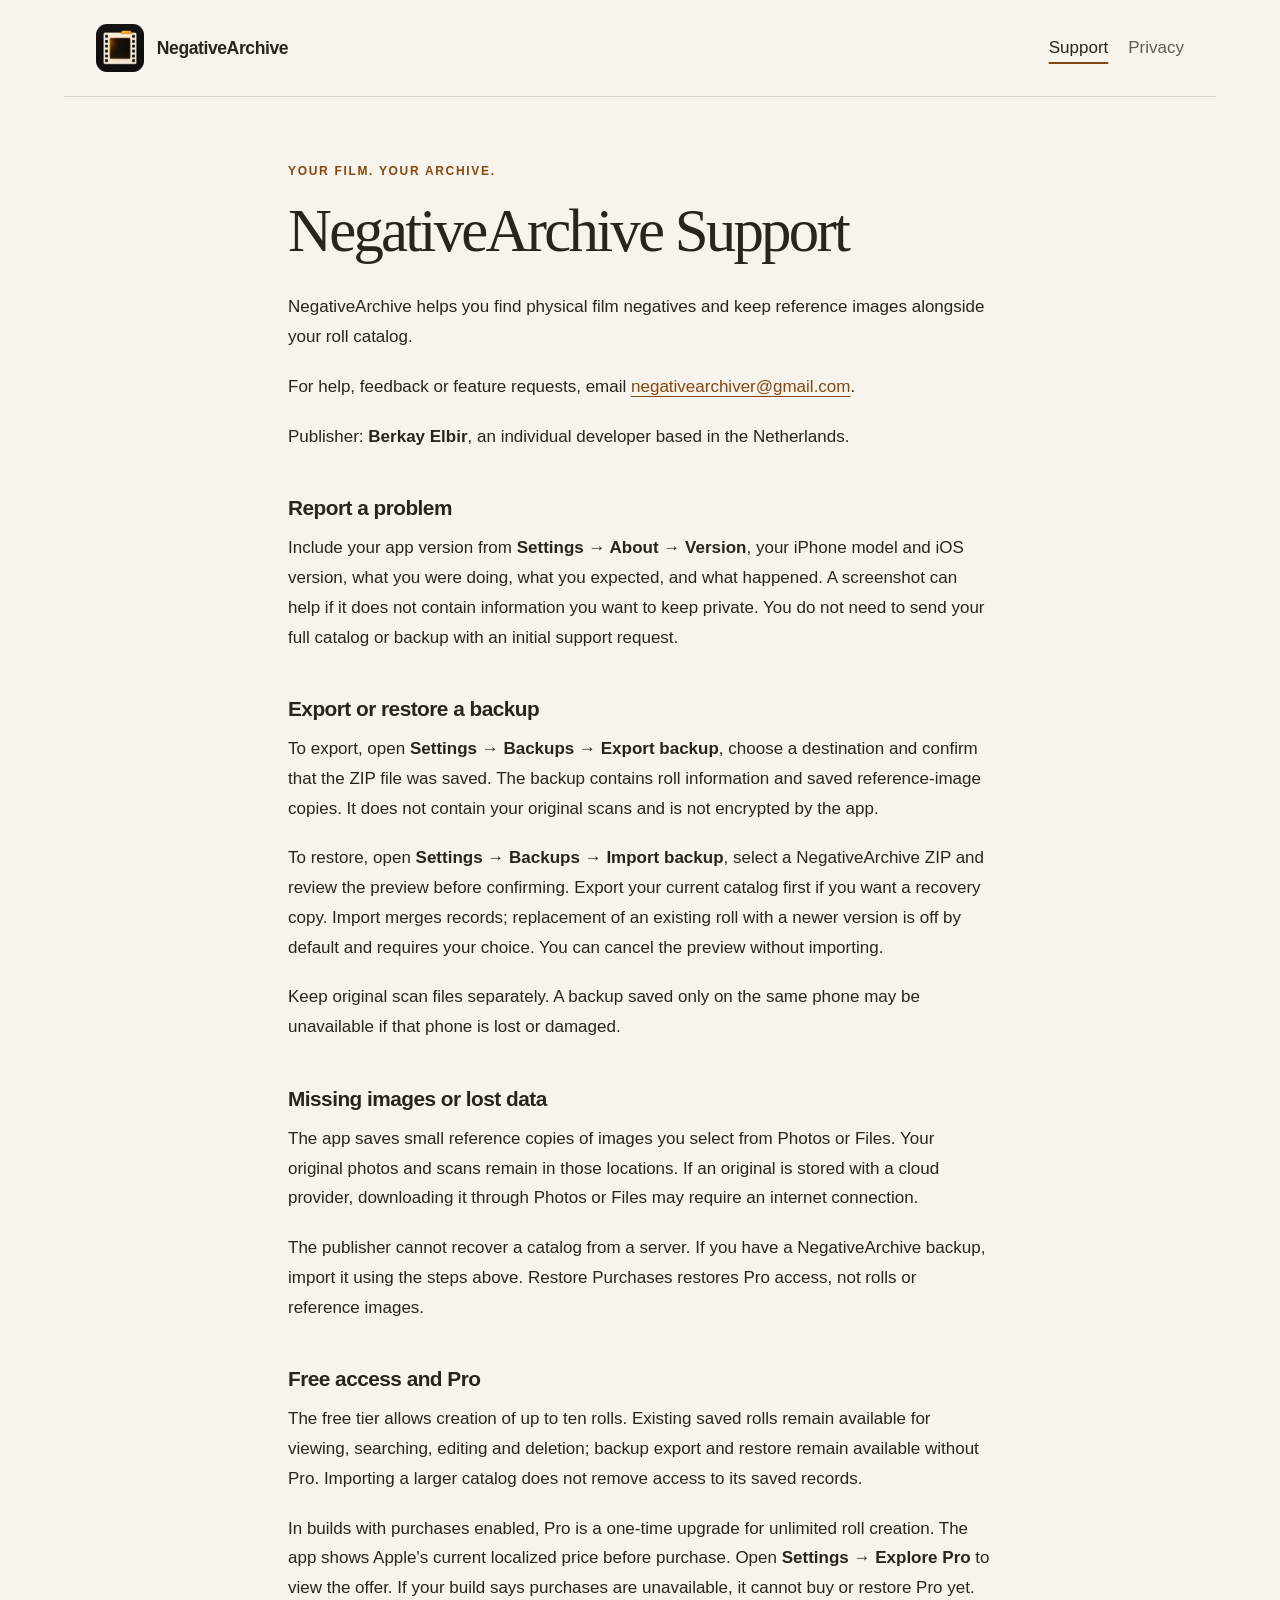
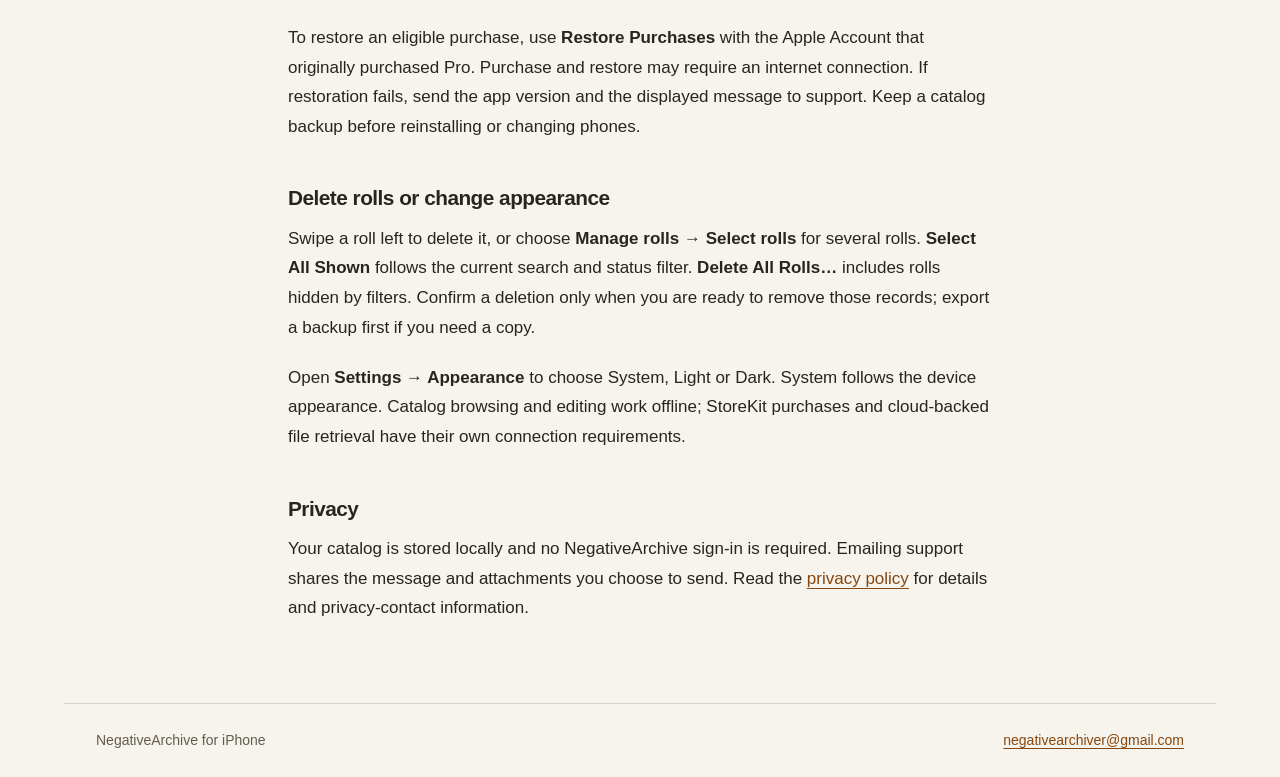
==== index.html @ 5b62bf60 "Add support and privacy website" ====
<!doctype html>
<html lang="en">
<head>
  <meta charset="utf-8">
  <meta name="viewport" content="width=device-width, initial-scale=1">
  <meta name="description" content="Support for the NegativeArchive iPhone app.">
  <title>Support · NegativeArchive</title>
  <link rel="icon" type="image/png" href="assets/app-icon.png">
  <link rel="stylesheet" href="styles.css">
</head>
<body>
  <a class="skip-link" href="#content">Skip to content</a>
  <header class="site-header">
    <a class="brand" href="index.html"><img src="assets/app-icon.png" width="48" height="48" alt=""><span>NegativeArchive</span></a>
    <nav aria-label="Main navigation"><a href="index.html" aria-current="page">Support</a><a href="privacy.html">Privacy</a></nav>
  </header>
  <main id="content" tabindex="-1">
    <p class="eyebrow">Your film. Your archive.</p>
    <article><h1>NegativeArchive Support</h1>
<p>NegativeArchive helps you find physical film negatives and keep reference images alongside your roll catalog.</p>
<p>For help, feedback or feature requests, email <a href="mailto:negativearchiver@gmail.com">negativearchiver@gmail.com</a>.</p>
<p>Publisher: <strong>Berkay Elbir</strong>, an individual developer based in the Netherlands.</p>
<h2>Report a problem</h2>
<p>Include your app version from <strong>Settings → About → Version</strong>, your iPhone model and iOS version, what you were doing, what you expected, and what happened. A screenshot can help if it does not contain information you want to keep private. You do not need to send your full catalog or backup with an initial support request.</p>
<h2>Export or restore a backup</h2>
<p>To export, open <strong>Settings → Backups → Export backup</strong>, choose a destination and confirm that the ZIP file was saved. The backup contains roll information and saved reference-image copies. It does not contain your original scans and is not encrypted by the app.</p>
<p>To restore, open <strong>Settings → Backups → Import backup</strong>, select a NegativeArchive ZIP and review the preview before confirming. Export your current catalog first if you want a recovery copy. Import merges records; replacement of an existing roll with a newer version is off by default and requires your choice. You can cancel the preview without importing.</p>
<p>Keep original scan files separately. A backup saved only on the same phone may be unavailable if that phone is lost or damaged.</p>
<h2>Missing images or lost data</h2>
<p>The app saves small reference copies of images you select from Photos or Files. Your original photos and scans remain in those locations. If an original is stored with a cloud provider, downloading it through Photos or Files may require an internet connection.</p>
<p>The publisher cannot recover a catalog from a server. If you have a NegativeArchive backup, import it using the steps above. Restore Purchases restores Pro access, not rolls or reference images.</p>
<h2>Free access and Pro</h2>
<p>The free tier allows creation of up to ten rolls. Existing saved rolls remain available for viewing, searching, editing and deletion; backup export and restore remain available without Pro. Importing a larger catalog does not remove access to its saved records.</p>
<p>In builds with purchases enabled, Pro is a one-time upgrade for unlimited roll creation. The app shows Apple&#x27;s current localized price before purchase. Open <strong>Settings → Explore Pro</strong> to view the offer. If your build says purchases are unavailable, it cannot buy or restore Pro yet.</p>
<p>To restore an eligible purchase, use <strong>Restore Purchases</strong> with the Apple Account that originally purchased Pro. Purchase and restore may require an internet connection. If restoration fails, send the app version and the displayed message to support. Keep a catalog backup before reinstalling or changing phones.</p>
<h2>Delete rolls or change appearance</h2>
<p>Swipe a roll left to delete it, or choose <strong>Manage rolls → Select rolls</strong> for several rolls. <strong>Select All Shown</strong> follows the current search and status filter. <strong>Delete All Rolls…</strong> includes rolls hidden by filters. Confirm a deletion only when you are ready to remove those records; export a backup first if you need a copy.</p>
<p>Open <strong>Settings → Appearance</strong> to choose System, Light or Dark. System follows the device appearance. Catalog browsing and editing work offline; StoreKit purchases and cloud-backed file retrieval have their own connection requirements.</p>
<h2>Privacy</h2>
<p>Your catalog is stored locally and no NegativeArchive sign-in is required. Emailing support shares the message and attachments you choose to send. Read the <a href="privacy.html">privacy policy</a> for details and privacy-contact information.</p></article>
  </main>
  <footer class="site-footer"><span>NegativeArchive for iPhone</span><a href="mailto:negativearchiver@gmail.com">negativearchiver@gmail.com</a></footer>
</body>
</html>
---- styles.css ----
:root {
  color-scheme: light;
  --paper: #f7f4ed;
  --ink: #28251f;
  --muted: #625b50;
  --accent: #85470f;
  --line: #d9d2c4;
  font-family: -apple-system, BlinkMacSystemFont, "Segoe UI", sans-serif;
  color: var(--ink);
  background: var(--paper);
  font-synthesis: none;
  -webkit-text-size-adjust: 100%;
}
* { box-sizing: border-box; }
body { margin: 0; font-size: 1.0625rem; line-height: 1.75; }
a { color: var(--accent); text-underline-offset: .22em; overflow-wrap: anywhere; }
a:hover { text-decoration-thickness: .13em; }
a:focus-visible { outline: 3px solid var(--accent); outline-offset: 5px; border-radius: 2px; }
.site-header, .site-footer { max-width: 72rem; margin: auto; padding: 1.5rem 2rem; display: flex; align-items: center; justify-content: space-between; gap: 1.5rem; }
.site-header { border-bottom: 1px solid var(--line); }
.brand { display: flex; align-items: center; gap: .8rem; text-decoration: none; color: var(--ink); font-size: 1.1rem; font-weight: 650; letter-spacing: -.025em; }
.brand img { width: 48px; height: 48px; border-radius: 11px; }
nav { display: flex; gap: 1.25rem; }
nav a { min-height: 44px; display: inline-flex; align-items: center; color: var(--muted); text-decoration: none; }
nav a[aria-current] { color: var(--ink); text-decoration: underline; text-decoration-color: var(--accent); text-decoration-thickness: 2px; text-underline-offset: .5em; }
main { max-width: 48rem; margin: 4rem auto 5rem; padding: 0 2rem; outline: none; }
.eyebrow { font-size: .75rem; font-weight: 650; text-transform: uppercase; letter-spacing: .14em; color: var(--accent); margin: 0 0 1rem; }
h1 { font-family: Georgia, "Times New Roman", serif; font-size: clamp(2.3rem, 6vw, 3.8rem); line-height: 1.08; font-weight: 500; letter-spacing: -.045em; margin: 0 0 1.8rem; }
h2 { font-size: 1.3rem; line-height: 1.4; letter-spacing: -.025em; margin: 2.6rem 0 .7rem; }
p { margin: 0 0 1.25rem; }
strong { font-weight: 650; }
.draft-note { border-left: 3px solid var(--accent); padding: .8rem 1rem; margin-bottom: 1.75rem; background: #ede5d6; font-size: .9rem; color: #514432; }
.site-footer { border-top: 1px solid var(--line); font-size: .875rem; color: var(--muted); flex-wrap: wrap; }
.skip-link { position: absolute; top: -10rem; left: 1rem; background: var(--paper); padding: .75rem 1rem; z-index: 1; }
.skip-link:focus { top: 1rem; }
@media (max-width: 540px) {
  .site-header { align-items: flex-start; flex-direction: column; gap: .5rem; }
  .site-header, .site-footer { padding: 1rem 1.25rem; }
  main { margin: 2.5rem auto 3rem; padding: 0 1.25rem; }
  h1 { max-width: 12ch; }
  nav { gap: 1.5rem; }
}
@media print {
  .site-header, .site-footer, .skip-link { display: none; }
  main { max-width: none; margin: 0; padding: 0; }
  :root { background: white; color: black; }
}
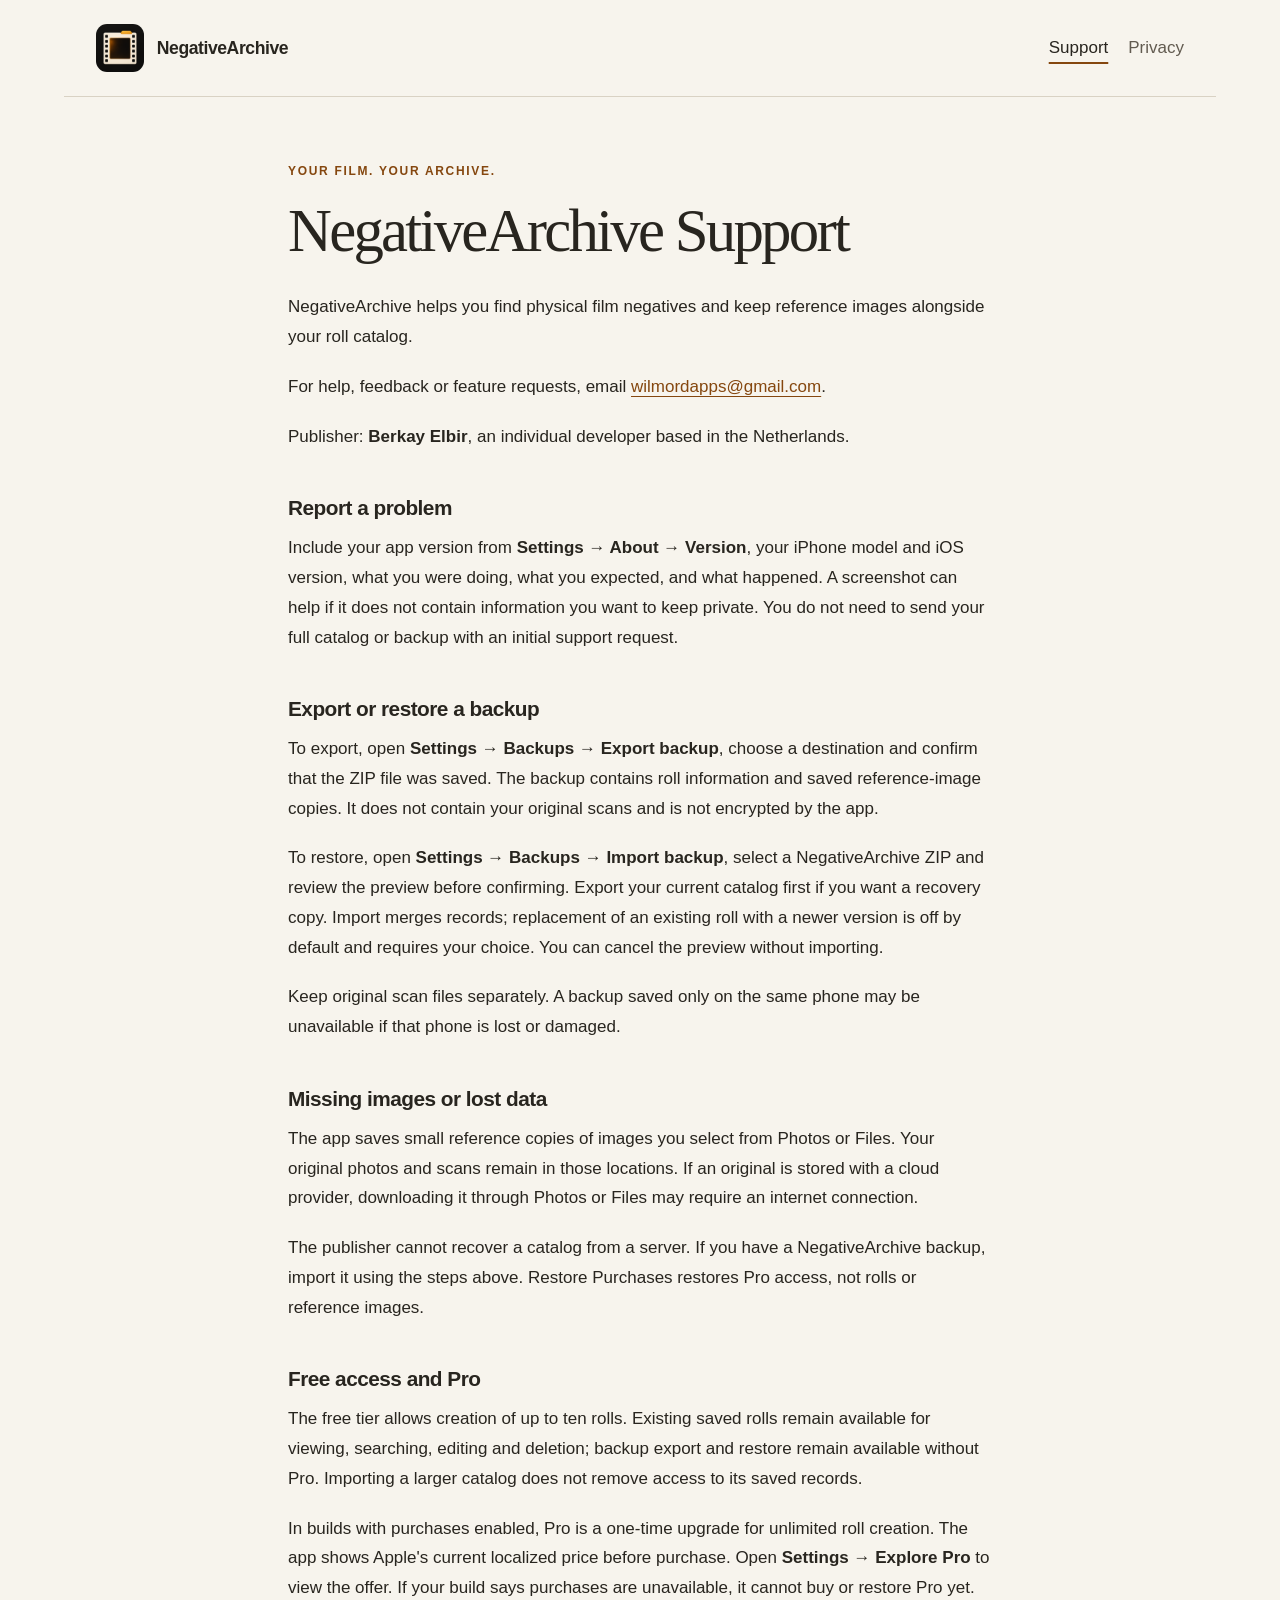
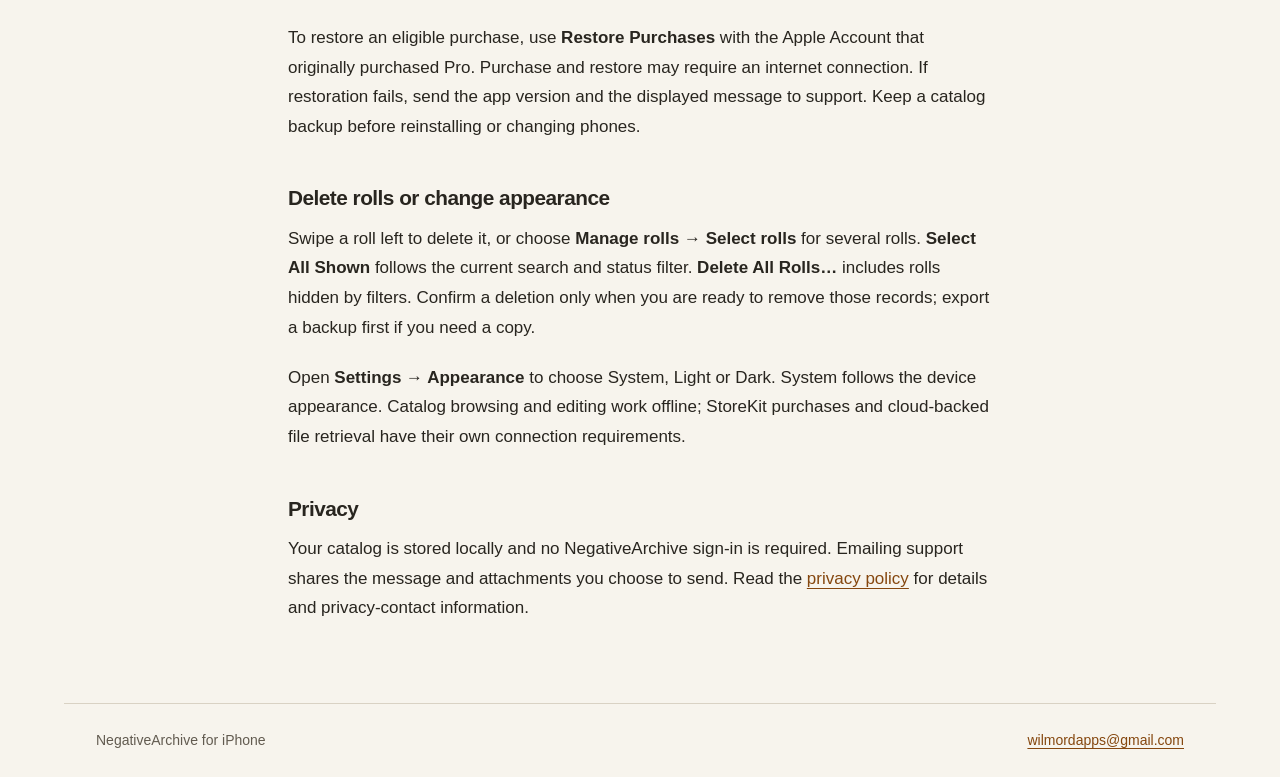
==== commit fa5918e8: "Update shared app support email" ====
--- a/index.html
+++ b/index.html
@@ -18,7 +18,7 @@
     <p class="eyebrow">Your film. Your archive.</p>
     <article><h1>NegativeArchive Support</h1>
 <p>NegativeArchive helps you find physical film negatives and keep reference images alongside your roll catalog.</p>
-<p>For help, feedback or feature requests, email <a href="mailto:negativearchiver@gmail.com">negativearchiver@gmail.com</a>.</p>
+<p>For help, feedback or feature requests, email <a href="mailto:wilmordapps@gmail.com">wilmordapps@gmail.com</a>.</p>
 <p>Publisher: <strong>Berkay Elbir</strong>, an individual developer based in the Netherlands.</p>
 <h2>Report a problem</h2>
 <p>Include your app version from <strong>Settings → About → Version</strong>, your iPhone model and iOS version, what you were doing, what you expected, and what happened. A screenshot can help if it does not contain information you want to keep private. You do not need to send your full catalog or backup with an initial support request.</p>
@@ -39,6 +39,6 @@
 <h2>Privacy</h2>
 <p>Your catalog is stored locally and no NegativeArchive sign-in is required. Emailing support shares the message and attachments you choose to send. Read the <a href="privacy.html">privacy policy</a> for details and privacy-contact information.</p></article>
   </main>
-  <footer class="site-footer"><span>NegativeArchive for iPhone</span><a href="mailto:negativearchiver@gmail.com">negativearchiver@gmail.com</a></footer>
+  <footer class="site-footer"><span>NegativeArchive for iPhone</span><a href="mailto:wilmordapps@gmail.com">wilmordapps@gmail.com</a></footer>
 </body>
 </html>
